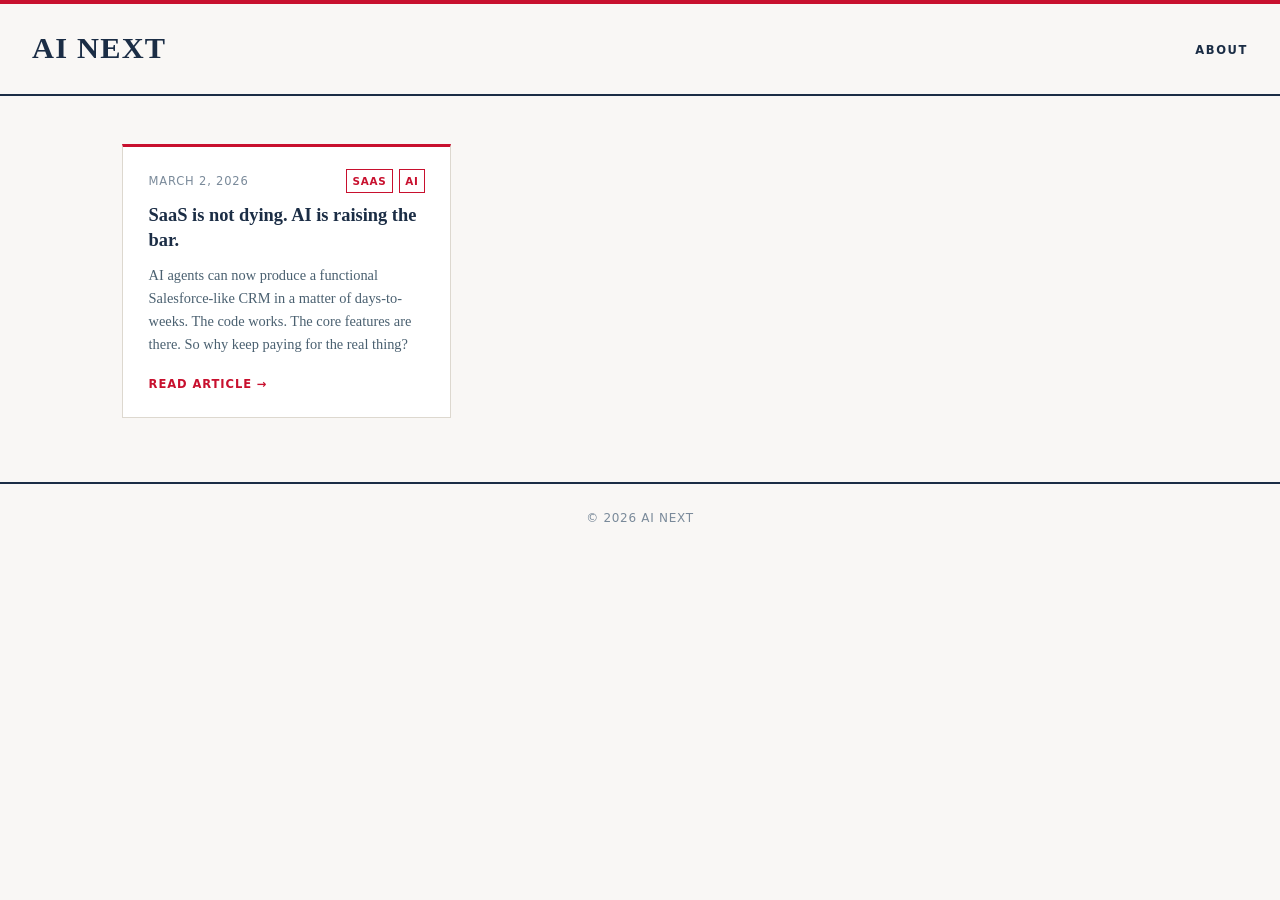
==== index.html @ c99e0033 "Add Buttondown email subscribe form to about page and article Replaces the about page placeholder wi" ====
<!DOCTYPE html>
<html lang="en">
<head>
  <meta charset="UTF-8" />
  <meta name="viewport" content="width=device-width, initial-scale=1.0" />
  <title>AI Next</title>
  <link rel="stylesheet" href="style.css" />
</head>
<body>

  <header>
    <h1>AI Next</h1>
    <nav><a href="about.html">ABOUT</a></nav>
  </header>

  <main>

    <!-- ── Tile grid ─────────────────────────────────────────────
         To add a new article:
           1. Drop your .html file into articles/
           2. Copy one <li> block below and update href, date, title, blurb
    ─────────────────────────────────────────────────────────── -->

    <ul class="tile-grid">

      <li>
        <a href="articles/SaaS030226.html">
          <div class="tile-top">
            <div class="meta">March 2, 2026</div>
            <div class="tags">
              <span class="tag">SaaS</span>
              <span class="tag">AI</span>
            </div>
          </div>
          <h2>SaaS is not dying. AI is raising the bar.</h2>
          <p>AI agents can now produce a functional Salesforce-like CRM in a matter of days-to-weeks. The code works. The core features are there. So why keep paying for the real thing?</p>
          <span class="read-more">Read article &rarr;</span>
        </a>
      </li>

    </ul>

  </main>

  <footer>
    &copy; 2026 AI Next
  </footer>

</body>
</html>
---- style.css ----
* {
  box-sizing: border-box;
  margin: 0;
  padding: 0;
}

body {
  font-family: Georgia, 'Times New Roman', serif;
  background: #f9f7f5;
  color: #1b2d45;
  line-height: 1.7;
}

/* ── Header ── */
header {
  border-top: 4px solid #c8102e;
  border-bottom: 2px solid #1b2d45;
  padding: 1.2rem 2rem;
  display: flex;
  align-items: center;
  justify-content: space-between;
}

header h1 {
  font-size: 1.9rem;
  font-weight: 700;
  letter-spacing: 0.04em;
  text-transform: uppercase;
  color: #1b2d45;
}

header nav a {
  text-decoration: none;
  color: #1b2d45;
  font-family: system-ui, sans-serif;
  font-size: 0.72rem;
  font-weight: 600;
  letter-spacing: 0.14em;
  text-transform: uppercase;
}

header nav a:hover {
  color: #c8102e;
}

/* ── Main layout ── */
main {
  max-width: 1100px;
  margin: 3rem auto;
  padding: 0 2rem;
}

/* ── Index: tile grid ── */
.tile-grid {
  list-style: none;
  display: grid;
  grid-template-columns: repeat(auto-fill, minmax(280px, 1fr));
  gap: 1.5rem;
}

.tile-grid li a {
  display: flex;
  flex-direction: column;
  height: 100%;
  text-decoration: none;
  color: inherit;
  background: #fff;
  border: 1px solid #ddd8cf;
  border-top: 3px solid #c8102e;
  padding: 1.4rem 1.6rem;
  transition: box-shadow 0.15s ease;
}

.tile-grid li a:hover {
  box-shadow: 0 4px 20px rgba(27, 45, 69, 0.1);
}

.tile-top {
  display: flex;
  justify-content: space-between;
  align-items: center;
  margin-bottom: 0.6rem;
}

.tile-grid .meta {
  font-family: system-ui, sans-serif;
  font-size: 0.72rem;
  color: #7a8a9a;
  text-transform: uppercase;
  letter-spacing: 0.07em;
}

.tile-grid h2 {
  font-size: 1.15rem;
  line-height: 1.35;
  margin-bottom: 0.7rem;
  color: #1b2d45;
}

.tile-grid p {
  color: #4a6070;
  font-size: 0.9rem;
  line-height: 1.6;
  flex-grow: 1;
}

.tile-grid .read-more {
  display: inline-block;
  margin-top: 1.2rem;
  font-family: system-ui, sans-serif;
  font-size: 0.72rem;
  font-weight: 600;
  letter-spacing: 0.08em;
  text-transform: uppercase;
  color: #c8102e;
}

/* ── Tags ── */
.tags {
  display: flex;
  flex-wrap: wrap;
  gap: 0.4rem;
}

.tag {
  font-family: system-ui, sans-serif;
  font-size: 0.65rem;
  font-weight: 700;
  text-transform: uppercase;
  letter-spacing: 0.07em;
  padding: 0.2em 0.5em;
  border: 1px solid #c8102e;
  color: #c8102e;
}

/* ── Article page ── */
article {
  max-width: 680px;
}

article .meta {
  font-family: system-ui, sans-serif;
  font-size: 0.8rem;
  color: #7a8a9a;
  text-transform: uppercase;
  letter-spacing: 0.05em;
  margin-bottom: 0.8rem;
}

article h1 {
  font-size: 2rem;
  line-height: 1.25;
  margin-bottom: 1.5rem;
  color: #1b2d45;
}

article h2 {
  font-size: 1.3rem;
  margin: 2rem 0 0.6rem;
  color: #1b2d45;
}

article p {
  margin-bottom: 1.2rem;
}

article a {
  color: #1b2d45;
}

article blockquote {
  border-left: 3px solid #c8102e;
  margin: 1.5rem 0;
  padding: 0.2rem 1.2rem;
  color: #4a6070;
  font-style: italic;
}

article code {
  font-family: 'Courier New', monospace;
  background: #edeae3;
  padding: 0.1em 0.3em;
  font-size: 0.88em;
}

article pre {
  background: #edeae3;
  padding: 1rem 1.2rem;
  overflow-x: auto;
  margin-bottom: 1.2rem;
}

article pre code {
  background: none;
  padding: 0;
}

.back-link {
  display: inline-block;
  font-family: system-ui, sans-serif;
  font-size: 0.72rem;
  font-weight: 600;
  letter-spacing: 0.1em;
  text-transform: uppercase;
  color: #7a8a9a;
  text-decoration: none;
  margin-bottom: 2rem;
}

.back-link:hover {
  color: #c8102e;
}

/* ── About page ── */
.about-section {
  max-width: 580px;
}

.about-tagline {
  font-size: 1.6rem;
  line-height: 1.35;
  font-weight: 700;
  color: #1b2d45;
  margin-bottom: 0.6rem;
}

.about-sub {
  font-size: 1rem;
  color: #4a6070;
  margin-bottom: 2.5rem;
}

.subscribe-block {
  border-top: 3px solid #c8102e;
  padding-top: 1.8rem;
}

.subscribe-label {
  font-family: system-ui, sans-serif;
  font-size: 0.72rem;
  font-weight: 700;
  letter-spacing: 0.12em;
  text-transform: uppercase;
  color: #7a8a9a;
  margin-bottom: 0.8rem;
}

.subscribe-form {
  display: flex;
  gap: 0.5rem;
  flex-wrap: wrap;
}

.subscribe-form input[type="email"] {
  flex: 1 1 220px;
  padding: 0.6rem 0.9rem;
  border: 1px solid #ddd8cf;
  font-family: system-ui, sans-serif;
  font-size: 0.9rem;
  color: #1b2d45;
  background: #fff;
  outline: none;
}

.subscribe-form input[type="email"]:focus {
  border-color: #1b2d45;
}

.subscribe-form button {
  padding: 0.6rem 1.4rem;
  background: #c8102e;
  color: #fff;
  border: none;
  font-family: system-ui, sans-serif;
  font-size: 0.72rem;
  font-weight: 700;
  letter-spacing: 0.1em;
  text-transform: uppercase;
  cursor: pointer;
  transition: background 0.15s ease;
}

.subscribe-form button:hover {
  background: #a30d25;
}

.subscribe-note {
  font-family: system-ui, sans-serif;
  font-size: 0.72rem;
  color: #aaa;
  margin-top: 0.6rem;
}

/* ── Footer ── */
footer {
  border-top: 2px solid #1b2d45;
  padding: 1.5rem 2rem;
  text-align: center;
  font-family: system-ui, sans-serif;
  font-size: 0.75rem;
  letter-spacing: 0.06em;
  text-transform: uppercase;
  color: #7a8a9a;
  margin-top: 4rem;
}
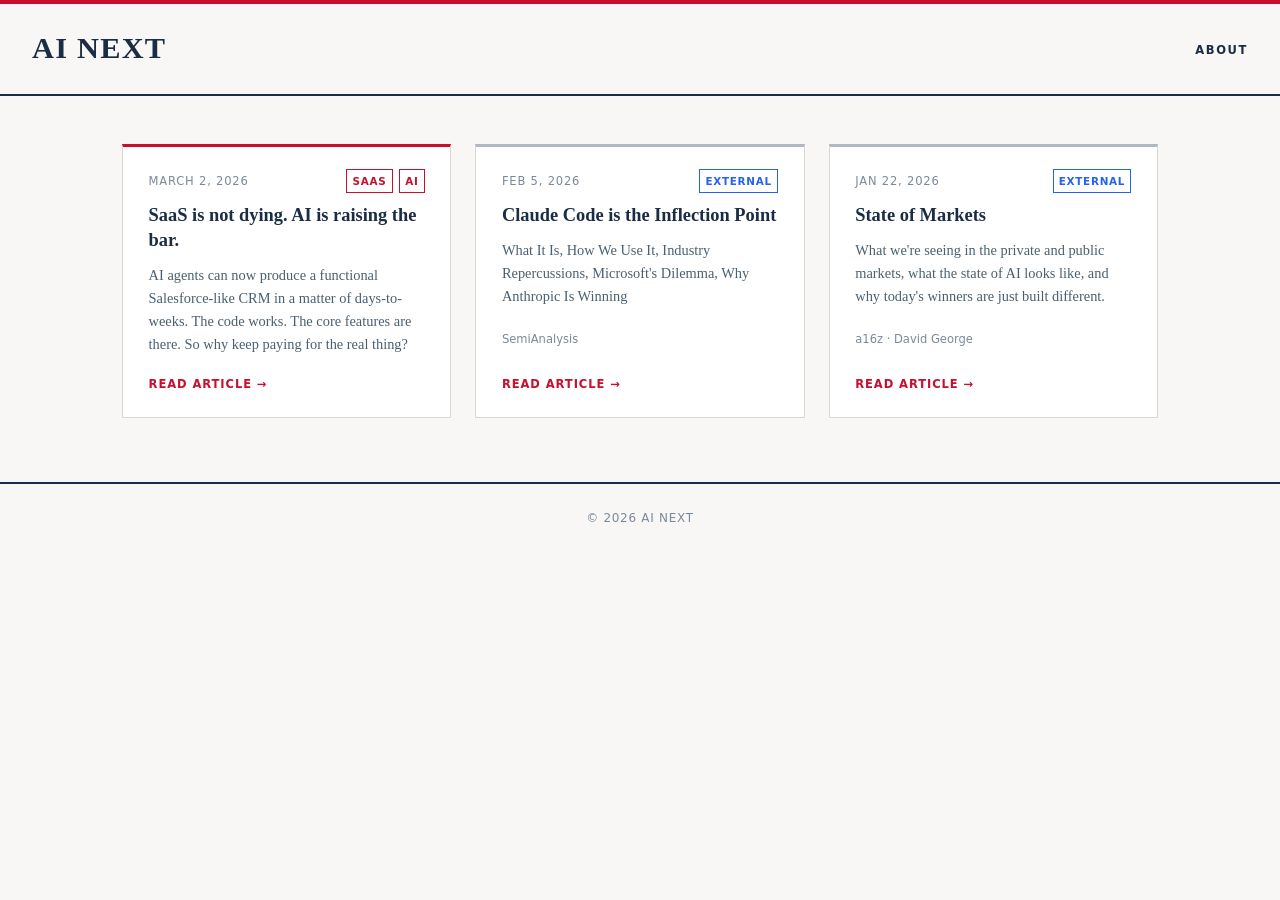
==== commit 4a76262c: "Add external article tiles with gray top bar and source attribution Adds SemiAnalysis and a16z exter" ====
--- a/index.html
+++ b/index.html
@@ -38,6 +38,36 @@
         </a>
       </li>
 
+      <li>
+        <a class="tile-external" href="https://newsletter.semianalysis.com/p/claude-code-is-the-inflection-point" target="_blank" rel="noopener">
+          <div class="tile-top">
+            <div class="meta">Feb 5, 2026</div>
+            <div class="tags">
+              <span class="tag tag-external">External</span>
+            </div>
+          </div>
+          <h2>Claude Code is the Inflection Point</h2>
+          <p>What It Is, How We Use It, Industry Repercussions, Microsoft's Dilemma, Why Anthropic Is Winning</p>
+          <div class="tile-source">SemiAnalysis</div>
+          <span class="read-more">Read article &rarr;</span>
+        </a>
+      </li>
+
+      <li>
+        <a class="tile-external" href="https://docs.google.com/presentation/d/e/2PACX-1vQXsMMv5ZCWm77za7oXJcz1X-Th5Mz15g5nYBxbUjnomStVcjn8lXPjE5LzAlvc_hg4yHKgwASWLo5a/pub?start=false&loop=false&delayms=3000&slide=id.g3b6e2578ab2_8_4858" target="_blank" rel="noopener">
+          <div class="tile-top">
+            <div class="meta">Jan 22, 2026</div>
+            <div class="tags">
+              <span class="tag tag-external">External</span>
+            </div>
+          </div>
+          <h2>State of Markets</h2>
+          <p>What we're seeing in the private and public markets, what the state of AI looks like, and why today's winners are just built different.</p>
+          <div class="tile-source">a16z &middot; David George</div>
+          <span class="read-more">Read article &rarr;</span>
+        </a>
+      </li>
+
     </ul>
 
   </main>
--- a/style.css
+++ b/style.css
@@ -75,6 +75,10 @@
   box-shadow: 0 4px 20px rgba(27, 45, 69, 0.1);
 }
 
+.tile-grid li a.tile-external {
+  border-top-color: #b0b8c1;
+}
+
 .tile-top {
   display: flex;
   justify-content: space-between;
@@ -131,6 +135,19 @@
   padding: 0.2em 0.5em;
   border: 1px solid #c8102e;
   color: #c8102e;
+}
+
+.tag-external {
+  border-color: #2563eb;
+  color: #2563eb;
+}
+
+.tile-source {
+  font-family: system-ui, sans-serif;
+  font-size: 0.72rem;
+  color: #7a8a9a;
+  margin-top: 0.3rem;
+  margin-bottom: 0.4rem;
 }
 
 /* ── Article page ── */
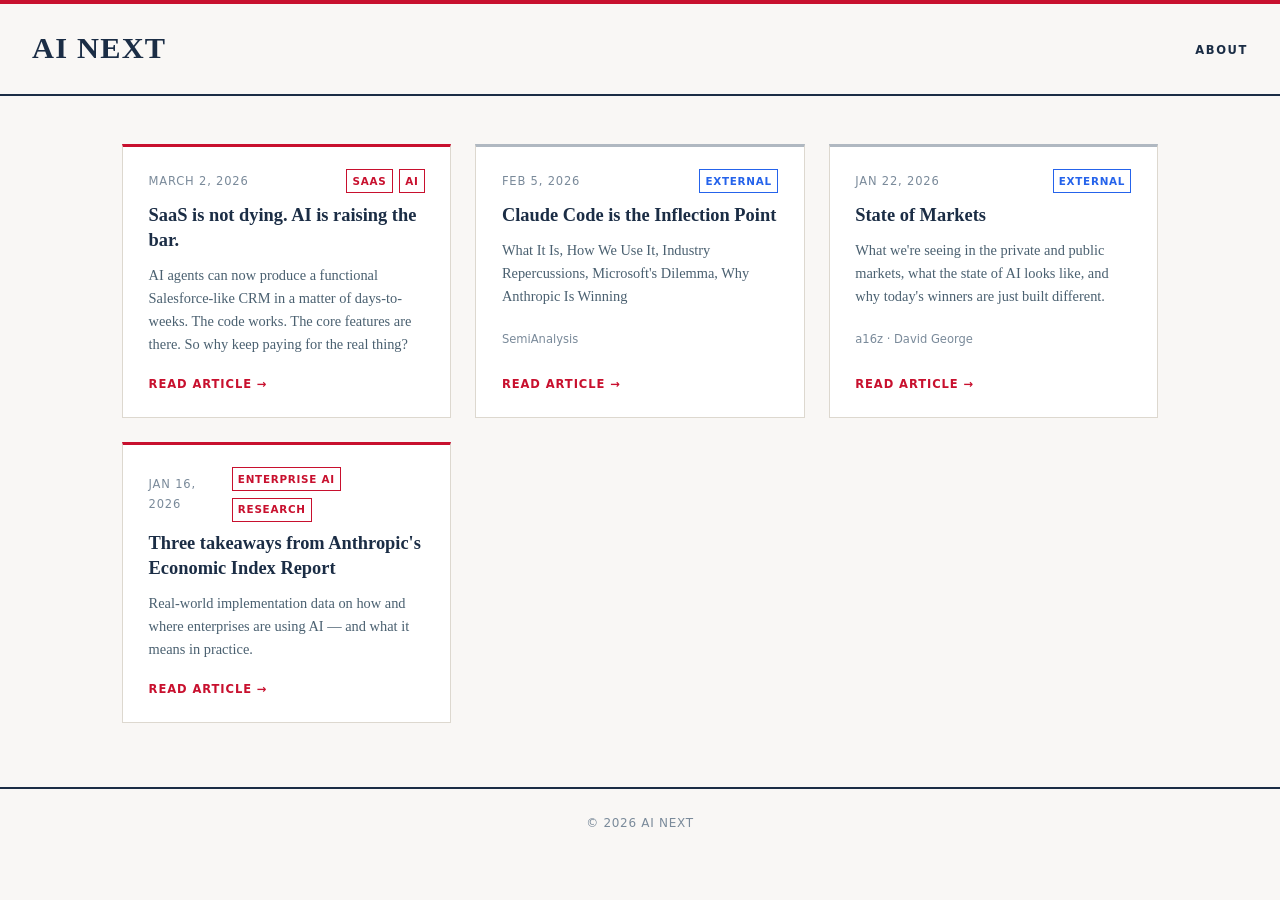
==== commit 85edf6c3: "Add Anthropic Economic Index article to home page Co-Authored-By: Claude Sonnet 4.6 <noreply@anthrop" ====
--- a/index.html
+++ b/index.html
@@ -68,6 +68,21 @@
         </a>
       </li>
 
+      <li>
+        <a href="articles/Anthropic_Usage_Report_011626.html">
+          <div class="tile-top">
+            <div class="meta">Jan 16, 2026</div>
+            <div class="tags">
+              <span class="tag">Enterprise AI</span>
+              <span class="tag">Research</span>
+            </div>
+          </div>
+          <h2>Three takeaways from Anthropic's Economic Index Report</h2>
+          <p>Real-world implementation data on how and where enterprises are using AI — and what it means in practice.</p>
+          <span class="read-more">Read article &rarr;</span>
+        </a>
+      </li>
+
     </ul>
 
   </main>
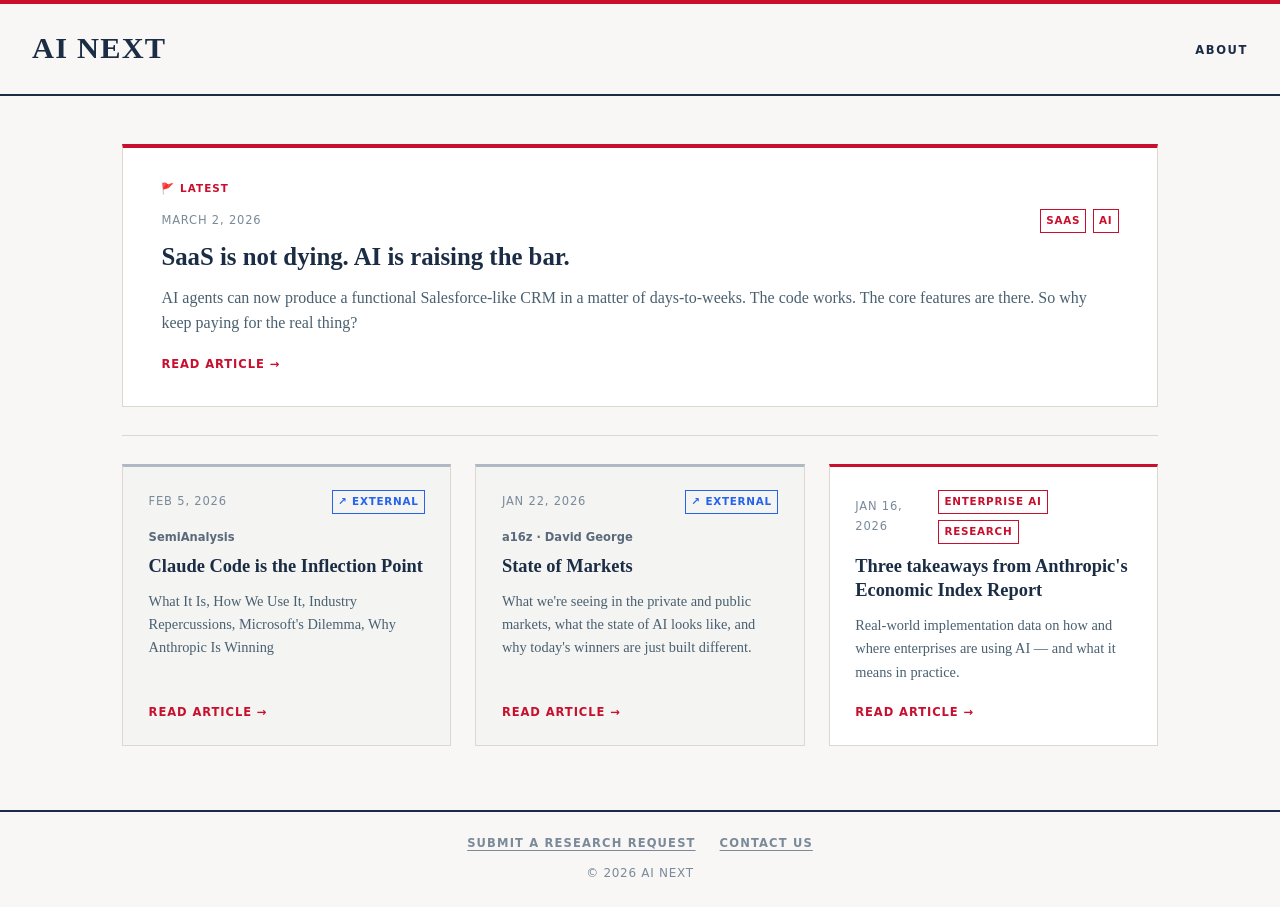
==== commit dff9c17c: "Standardize header/footer via shared components.js, add homepage and about page polish - Extract hea" ====
--- a/index.html
+++ b/index.html
@@ -8,10 +8,7 @@
 </head>
 <body>
 
-  <header>
-    <h1>AI Next</h1>
-    <nav><a href="about.html">ABOUT</a></nav>
-  </header>
+  <div id="site-header"></div>
 
   <main>
 
@@ -19,12 +16,14 @@
          To add a new article:
            1. Drop your .html file into articles/
            2. Copy one <li> block below and update href, date, title, blurb
+         When a new original article is added, move the "featured" class to that newest <li>
     ─────────────────────────────────────────────────────────── -->
 
     <ul class="tile-grid">
 
-      <li>
+      <li class="featured">
         <a href="articles/SaaS030226.html">
+          <span class="latest-flag">🚩 Latest</span>
           <div class="tile-top">
             <div class="meta">March 2, 2026</div>
             <div class="tags">
@@ -38,17 +37,19 @@
         </a>
       </li>
 
+      <li class="grid-divider" aria-hidden="true"></li>
+
       <li>
         <a class="tile-external" href="https://newsletter.semianalysis.com/p/claude-code-is-the-inflection-point" target="_blank" rel="noopener">
           <div class="tile-top">
             <div class="meta">Feb 5, 2026</div>
             <div class="tags">
-              <span class="tag tag-external">External</span>
+              <span class="tag tag-external">↗ External</span>
             </div>
           </div>
+          <div class="tile-source">SemiAnalysis</div>
           <h2>Claude Code is the Inflection Point</h2>
           <p>What It Is, How We Use It, Industry Repercussions, Microsoft's Dilemma, Why Anthropic Is Winning</p>
-          <div class="tile-source">SemiAnalysis</div>
           <span class="read-more">Read article &rarr;</span>
         </a>
       </li>
@@ -58,12 +59,12 @@
           <div class="tile-top">
             <div class="meta">Jan 22, 2026</div>
             <div class="tags">
-              <span class="tag tag-external">External</span>
+              <span class="tag tag-external">↗ External</span>
             </div>
           </div>
+          <div class="tile-source">a16z &middot; David George</div>
           <h2>State of Markets</h2>
           <p>What we're seeing in the private and public markets, what the state of AI looks like, and why today's winners are just built different.</p>
-          <div class="tile-source">a16z &middot; David George</div>
           <span class="read-more">Read article &rarr;</span>
         </a>
       </li>
@@ -87,9 +88,8 @@
 
   </main>
 
-  <footer>
-    &copy; 2026 AI Next
-  </footer>
+  <div id="site-footer"></div>
+  <script src="components.js"></script>
 
 </body>
 </html>
--- a/style.css
+++ b/style.css
@@ -9,38 +9,6 @@
   background: #f9f7f5;
   color: #1b2d45;
   line-height: 1.7;
-}
-
-/* ── Header ── */
-header {
-  border-top: 4px solid #c8102e;
-  border-bottom: 2px solid #1b2d45;
-  padding: 1.2rem 2rem;
-  display: flex;
-  align-items: center;
-  justify-content: space-between;
-}
-
-header h1 {
-  font-size: 1.9rem;
-  font-weight: 700;
-  letter-spacing: 0.04em;
-  text-transform: uppercase;
-  color: #1b2d45;
-}
-
-header nav a {
-  text-decoration: none;
-  color: #1b2d45;
-  font-family: system-ui, sans-serif;
-  font-size: 0.72rem;
-  font-weight: 600;
-  letter-spacing: 0.14em;
-  text-transform: uppercase;
-}
-
-header nav a:hover {
-  color: #c8102e;
 }
 
 /* ── Main layout ── */
@@ -77,6 +45,7 @@
 
 .tile-grid li a.tile-external {
   border-top-color: #b0b8c1;
+  background: #f4f4f2;
 }
 
 .tile-top {
@@ -145,7 +114,8 @@
 .tile-source {
   font-family: system-ui, sans-serif;
   font-size: 0.72rem;
-  color: #7a8a9a;
+  font-weight: 600;
+  color: #5a6a7a;
   margin-top: 0.3rem;
   margin-bottom: 0.4rem;
 }
@@ -229,6 +199,54 @@
 }
 
 /* ── About page ── */
+.about-layout {
+  display: grid;
+  grid-template-columns: 1fr 1fr;
+  gap: 4rem;
+  align-items: center;
+}
+
+@media (max-width: 700px) {
+  .about-layout {
+    grid-template-columns: 1fr;
+    gap: 2.5rem;
+  }
+}
+
+.about-heading {
+  font-size: 2rem;
+  font-weight: 700;
+  color: #1b2d45;
+  margin-bottom: 1.4rem;
+}
+
+.about-body {
+  font-size: 1.15rem;
+  line-height: 1.7;
+  color: #4a6070;
+  margin-bottom: 1.1rem;
+}
+
+.about-right {
+  border-top: 3px solid #c8102e;
+  padding-top: 1rem;
+}
+.about-right .subscribe-label {
+  font-size: 1rem;
+  letter-spacing: 0.08em;
+}
+.about-right .subscribe-form input[type="email"] {
+  font-size: 1.2rem;
+  padding: 0.75rem 1rem;
+}
+.about-right .subscribe-form button {
+  font-size: 1rem;
+  padding: 0.75rem 1.6rem;
+}
+.about-right .subscribe-note {
+  font-size: 0.9rem;
+}
+
 .about-section {
   max-width: 580px;
 }
@@ -308,15 +326,45 @@
   margin-top: 0.6rem;
 }
 
-/* ── Footer ── */
-footer {
-  border-top: 2px solid #1b2d45;
-  padding: 1.5rem 2rem;
-  text-align: center;
-  font-family: system-ui, sans-serif;
-  font-size: 0.75rem;
-  letter-spacing: 0.06em;
-  text-transform: uppercase;
-  color: #7a8a9a;
-  margin-top: 4rem;
-}
+/* ── Featured / Latest card ── */
+.tile-grid li.featured {
+  grid-column: 1 / -1;
+}
+.tile-grid li.featured a {
+  padding: 2rem 2.4rem;
+  border-top-width: 4px;
+}
+.tile-grid li.featured h2 {
+  font-size: 1.55rem;
+  line-height: 1.25;
+}
+.tile-grid li.featured p {
+  font-size: 1rem;
+}
+.latest-flag {
+  display: inline-block;
+  font-family: system-ui, sans-serif;
+  font-size: 0.65rem;
+  font-weight: 700;
+  letter-spacing: 0.1em;
+  text-transform: uppercase;
+  color: #c8102e;
+  margin-bottom: 0.7rem;
+}
+
+/* ── Grid divider ── */
+.tile-grid li.grid-divider {
+  grid-column: 1 / -1;
+  border-top: 1px solid #ddd8cf;
+  margin: 0.25rem 0;
+}
+
+/* ── Site description ── */
+.site-description {
+  font-family: system-ui, sans-serif;
+  font-size: 0.9rem;
+  color: #666;
+  margin-bottom: 2rem;
+  max-width: 640px;
+}
+
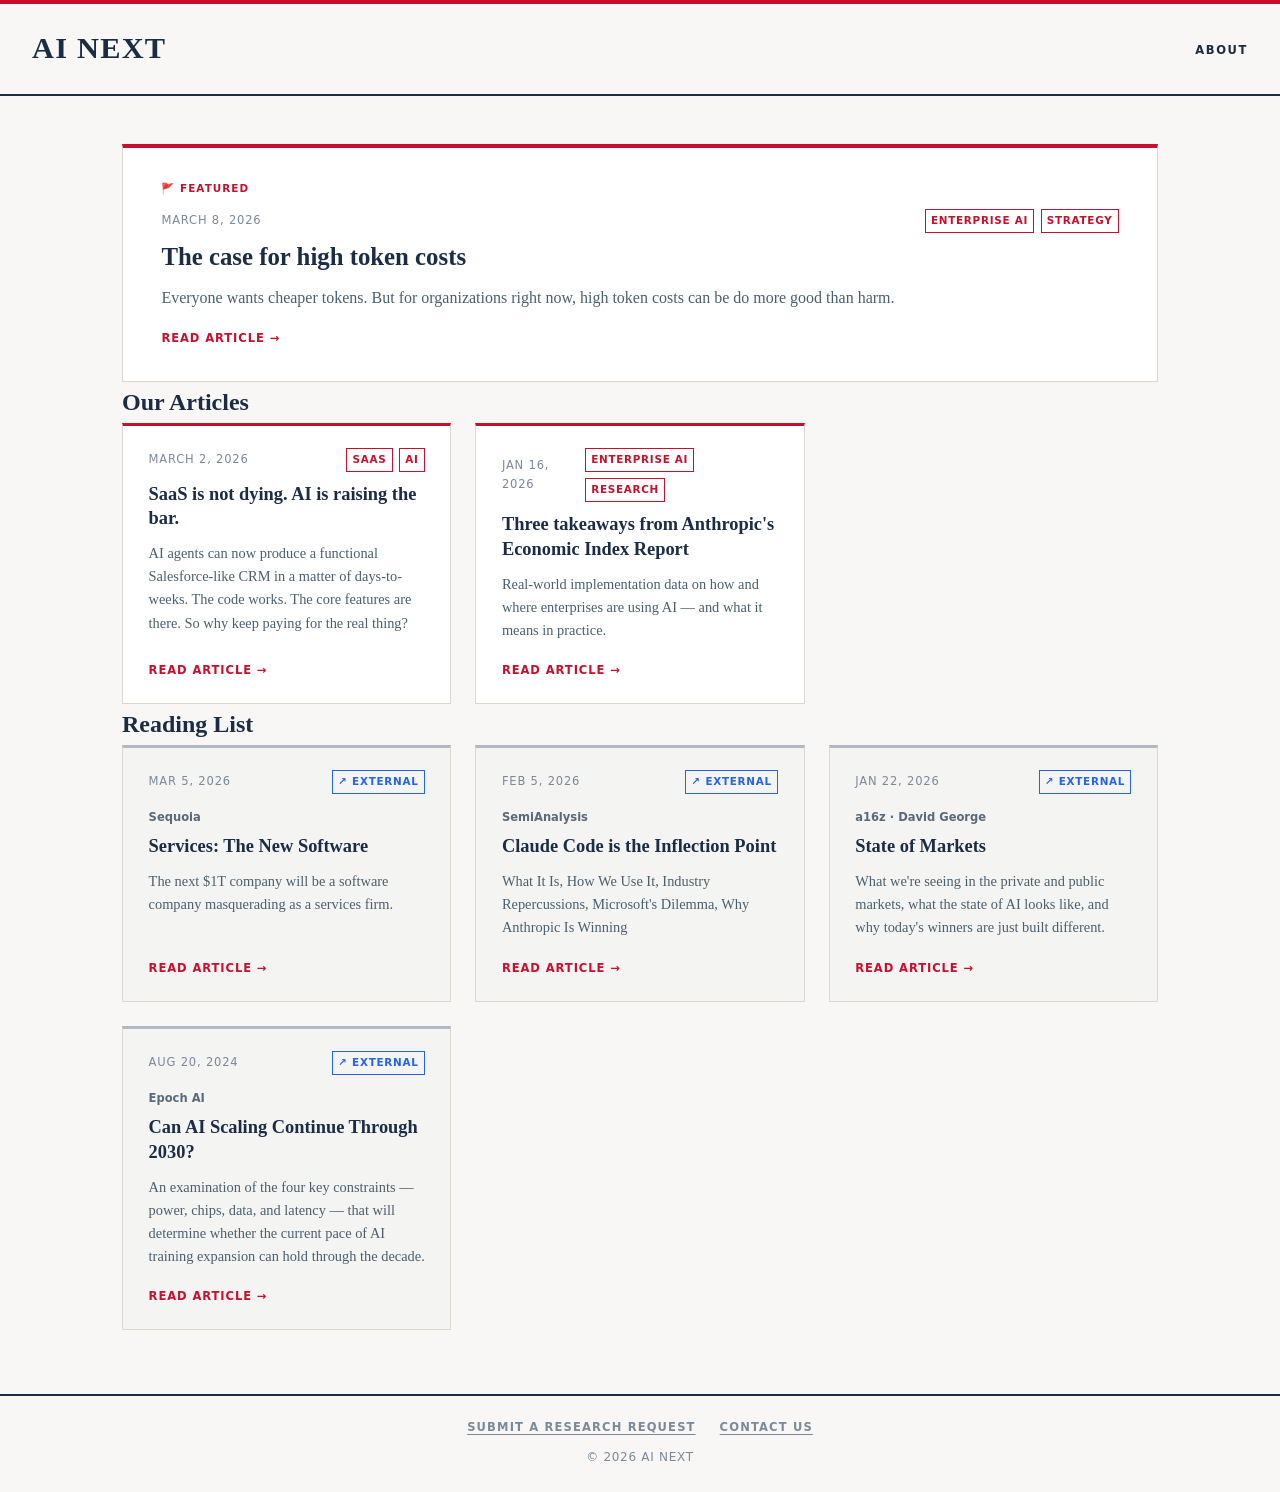
==== commit 73d8f68c: "Add homepage sections, new articles, and content updates - Segment homepage into Featured, Our Artic" ====
--- a/index.html
+++ b/index.html
@@ -12,18 +12,37 @@
 
   <main>
 
-    <!-- ── Tile grid ─────────────────────────────────────────────
-         To add a new article:
-           1. Drop your .html file into articles/
-           2. Copy one <li> block below and update href, date, title, blurb
+    <!-- ── Featured ───────────────────────────────────────────────
          When a new original article is added, move the "featured" class to that newest <li>
     ─────────────────────────────────────────────────────────── -->
 
     <ul class="tile-grid">
+      <li class="featured">
+        <a href="articles/TokenCosts030826.html">
+          <span class="latest-flag">🚩 Featured</span>
+          <div class="tile-top">
+            <div class="meta">March 8, 2026</div>
+            <div class="tags">
+              <span class="tag">Enterprise AI</span>
+              <span class="tag">Strategy</span>
+            </div>
+          </div>
+          <h2>The case for high token costs</h2>
+          <p>Everyone wants cheaper tokens. But for organizations right now, high token costs can be do more good than harm.</p>
+          <span class="read-more">Read article &rarr;</span>
+        </a>
+      </li>
+    </ul>
 
-      <li class="featured">
+    <!-- ── Our Articles ────────────────────────────────────────────
+         To add a new article: drop .html into articles/, copy an <li> below
+    ─────────────────────────────────────────────────────────── -->
+
+    <h2 class="section-label">Our Articles</h2>
+    <ul class="tile-grid">
+
+      <li>
         <a href="articles/SaaS030226.html">
-          <span class="latest-flag">🚩 Latest</span>
           <div class="tile-top">
             <div class="meta">March 2, 2026</div>
             <div class="tags">
@@ -37,7 +56,44 @@
         </a>
       </li>
 
-      <li class="grid-divider" aria-hidden="true"></li>
+      <li>
+        <a href="articles/Anthropic_Usage_Report_011626.html">
+          <div class="tile-top">
+            <div class="meta">Jan 16, 2026</div>
+            <div class="tags">
+              <span class="tag">Enterprise AI</span>
+              <span class="tag">Research</span>
+            </div>
+          </div>
+          <h2>Three takeaways from Anthropic's Economic Index Report</h2>
+          <p>Real-world implementation data on how and where enterprises are using AI — and what it means in practice.</p>
+          <span class="read-more">Read article &rarr;</span>
+        </a>
+      </li>
+
+    </ul>
+
+    <!-- ── Reading List ────────────────────────────────────────────
+         External articles worth reading
+    ─────────────────────────────────────────────────────────── -->
+
+    <h2 class="section-label">Reading List</h2>
+    <ul class="tile-grid">
+
+      <li>
+        <a class="tile-external" href="https://sequoiacap.com/article/services-the-new-software/" target="_blank" rel="noopener">
+          <div class="tile-top">
+            <div class="meta">Mar 5, 2026</div>
+            <div class="tags">
+              <span class="tag tag-external">↗ External</span>
+            </div>
+          </div>
+          <div class="tile-source">Sequoia</div>
+          <h2>Services: The New Software</h2>
+          <p>The next $1T company will be a software company masquerading as a services firm.</p>
+          <span class="read-more">Read article &rarr;</span>
+        </a>
+      </li>
 
       <li>
         <a class="tile-external" href="https://newsletter.semianalysis.com/p/claude-code-is-the-inflection-point" target="_blank" rel="noopener">
@@ -70,16 +126,16 @@
       </li>
 
       <li>
-        <a href="articles/Anthropic_Usage_Report_011626.html">
+        <a class="tile-external" href="https://epoch.ai/blog/can-ai-scaling-continue-through-2030" target="_blank" rel="noopener">
           <div class="tile-top">
-            <div class="meta">Jan 16, 2026</div>
+            <div class="meta">Aug 20, 2024</div>
             <div class="tags">
-              <span class="tag">Enterprise AI</span>
-              <span class="tag">Research</span>
+              <span class="tag tag-external">↗ External</span>
             </div>
           </div>
-          <h2>Three takeaways from Anthropic's Economic Index Report</h2>
-          <p>Real-world implementation data on how and where enterprises are using AI — and what it means in practice.</p>
+          <div class="tile-source">Epoch AI</div>
+          <h2>Can AI Scaling Continue Through 2030?</h2>
+          <p>An examination of the four key constraints — power, chips, data, and latency — that will determine whether the current pace of AI training expansion can hold through the decade.</p>
           <span class="read-more">Read article &rarr;</span>
         </a>
       </li>
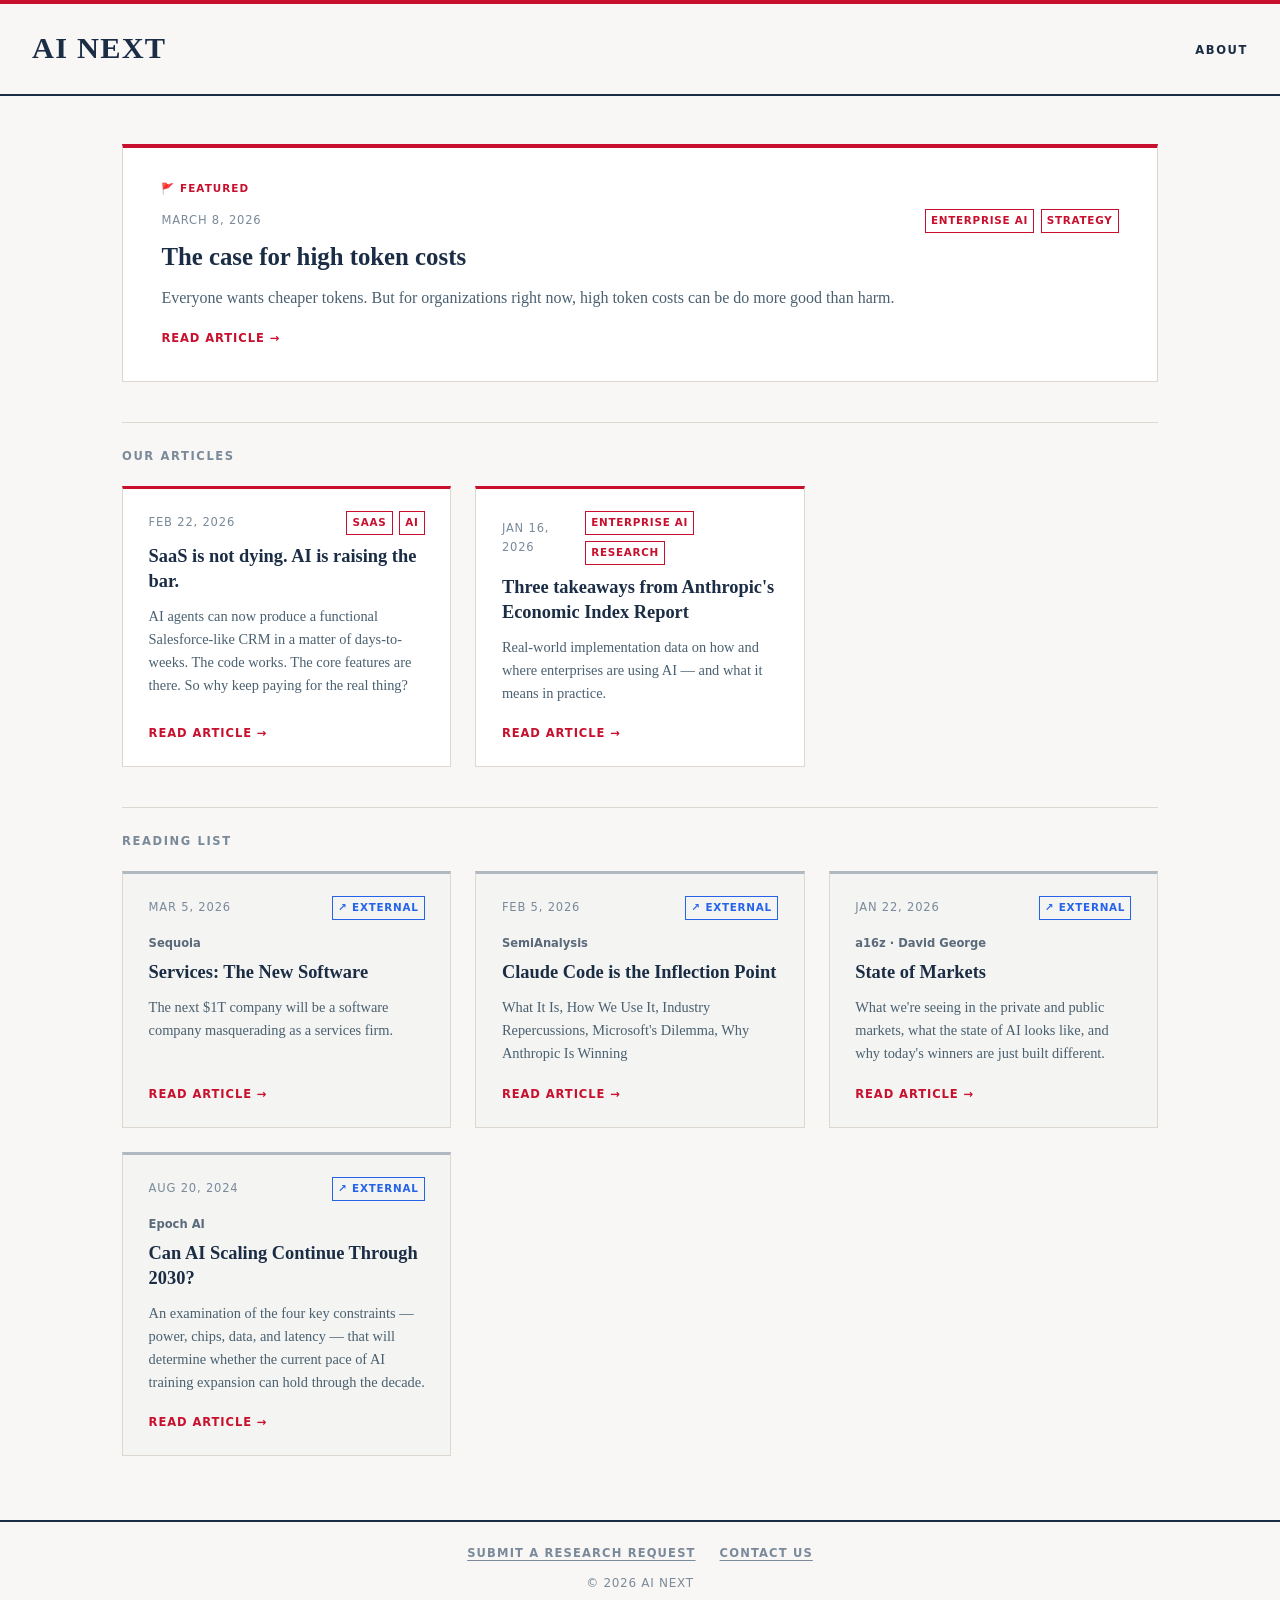
==== commit c8baccd6: "Rename article files to descriptive URL slugs - SaaS030226.html → saas-is-not-dying.html - Anthropic" ====
--- a/index.html
+++ b/index.html
@@ -18,7 +18,7 @@
 
     <ul class="tile-grid">
       <li class="featured">
-        <a href="articles/TokenCosts030826.html">
+        <a href="articles/case-for-high-token-costs.html">
           <span class="latest-flag">🚩 Featured</span>
           <div class="tile-top">
             <div class="meta">March 8, 2026</div>
@@ -42,9 +42,9 @@
     <ul class="tile-grid">
 
       <li>
-        <a href="articles/SaaS030226.html">
+        <a href="articles/saas-is-not-dying.html">
           <div class="tile-top">
-            <div class="meta">March 2, 2026</div>
+            <div class="meta">Feb 22, 2026</div>
             <div class="tags">
               <span class="tag">SaaS</span>
               <span class="tag">AI</span>
@@ -57,7 +57,7 @@
       </li>
 
       <li>
-        <a href="articles/Anthropic_Usage_Report_011626.html">
+        <a href="articles/anthropic-economic-index.html">
           <div class="tile-top">
             <div class="meta">Jan 16, 2026</div>
             <div class="tags">
--- a/style.css
+++ b/style.css
@@ -199,18 +199,8 @@
 }
 
 /* ── About page ── */
-.about-layout {
-  display: grid;
-  grid-template-columns: 1fr 1fr;
-  gap: 4rem;
-  align-items: center;
-}
-
-@media (max-width: 700px) {
-  .about-layout {
-    grid-template-columns: 1fr;
-    gap: 2.5rem;
-  }
+.about-content {
+  max-width: 640px;
 }
 
 .about-heading {
@@ -227,42 +217,43 @@
   margin-bottom: 1.1rem;
 }
 
-.about-right {
-  border-top: 3px solid #c8102e;
-  padding-top: 1rem;
-}
-.about-right .subscribe-label {
+.about-ctas {
+  display: flex;
+  gap: 1rem;
+  margin-top: 2rem;
+  flex-wrap: wrap;
+}
+
+.cta-btn {
+  display: inline-flex;
+  align-items: center;
+  gap: 0.5rem;
+  padding: 0.7rem 1.4rem;
+  border: 1.5px solid #1b2d45;
+  background: none;
+  font-family: system-ui, sans-serif;
+  font-size: 0.82rem;
+  font-weight: 600;
+  letter-spacing: 0.07em;
+  text-transform: uppercase;
+  color: #1b2d45;
+  cursor: pointer;
+  transition: background 0.15s ease, color 0.15s ease;
+}
+
+.cta-btn:hover {
+  background: #1b2d45;
+  color: #fff;
+}
+
+.cta-icon {
   font-size: 1rem;
-  letter-spacing: 0.08em;
-}
-.about-right .subscribe-form input[type="email"] {
-  font-size: 1.2rem;
-  padding: 0.75rem 1rem;
-}
-.about-right .subscribe-form button {
-  font-size: 1rem;
-  padding: 0.75rem 1.6rem;
-}
-.about-right .subscribe-note {
-  font-size: 0.9rem;
-}
-
-.about-section {
-  max-width: 580px;
-}
-
-.about-tagline {
-  font-size: 1.6rem;
-  line-height: 1.35;
-  font-weight: 700;
-  color: #1b2d45;
-  margin-bottom: 0.6rem;
-}
-
-.about-sub {
-  font-size: 1rem;
-  color: #4a6070;
-  margin-bottom: 2.5rem;
+}
+
+.about-subscribe {
+  border-top: 1px solid #ddd8cf;
+  margin-top: 3rem;
+  padding-top: 2rem;
 }
 
 .subscribe-block {
@@ -352,11 +343,19 @@
   margin-bottom: 0.7rem;
 }
 
-/* ── Grid divider ── */
-.tile-grid li.grid-divider {
-  grid-column: 1 / -1;
+
+/* ── Section labels ── */
+.section-label {
+  font-family: system-ui, sans-serif;
+  font-size: 0.72rem;
+  font-weight: 700;
+  letter-spacing: 0.14em;
+  text-transform: uppercase;
+  color: #7a8a9a;
   border-top: 1px solid #ddd8cf;
-  margin: 0.25rem 0;
+  padding-top: 1.5rem;
+  margin-top: 2.5rem;
+  margin-bottom: 1.2rem;
 }
 
 /* ── Site description ── */
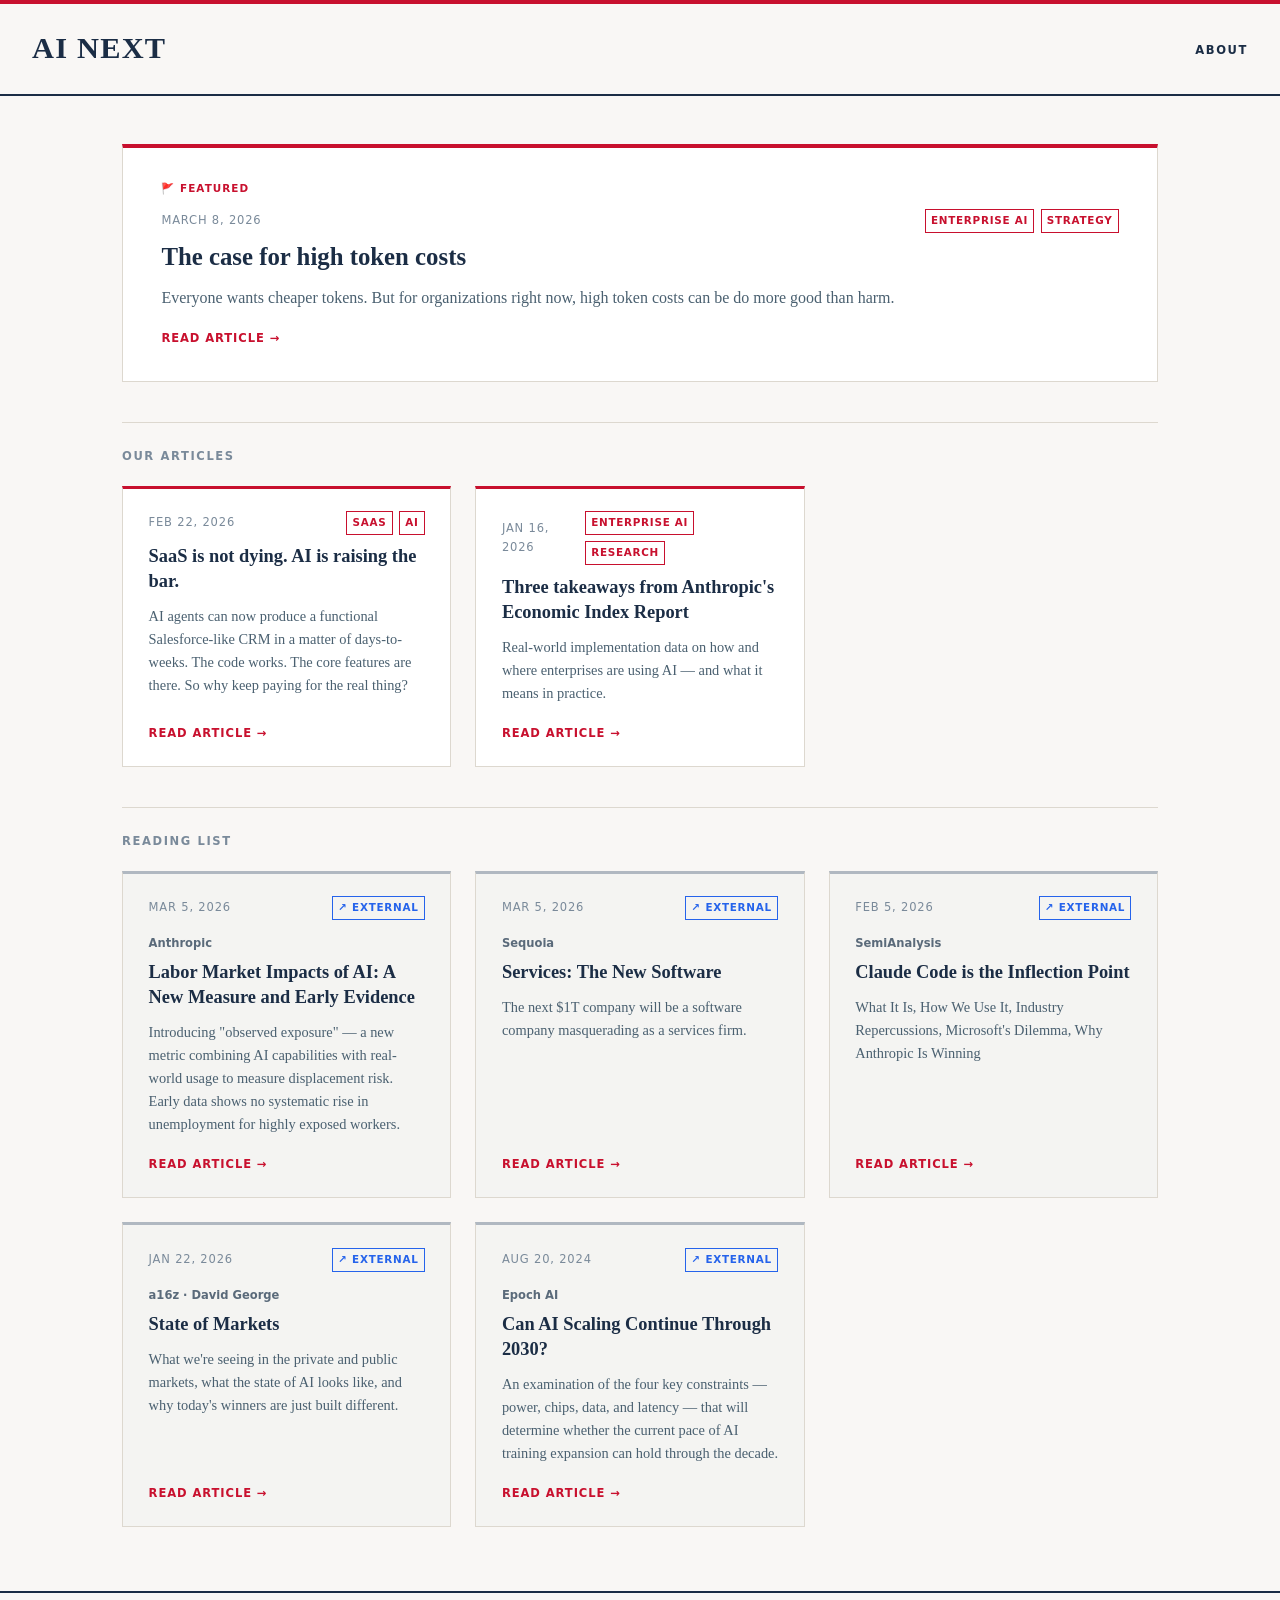
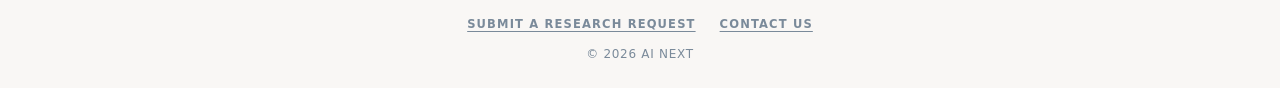
==== commit fe0e639f: "Add Anthropic labor market impacts article to Reading List Co-Authored-By: Claude Sonnet 4.6 <norepl" ====
--- a/index.html
+++ b/index.html
@@ -81,6 +81,21 @@
     <ul class="tile-grid">
 
       <li>
+        <a class="tile-external" href="https://www.anthropic.com/research/labor-market-impacts" target="_blank" rel="noopener">
+          <div class="tile-top">
+            <div class="meta">Mar 5, 2026</div>
+            <div class="tags">
+              <span class="tag tag-external">↗ External</span>
+            </div>
+          </div>
+          <div class="tile-source">Anthropic</div>
+          <h2>Labor Market Impacts of AI: A New Measure and Early Evidence</h2>
+          <p>Introducing "observed exposure" — a new metric combining AI capabilities with real-world usage to measure displacement risk. Early data shows no systematic rise in unemployment for highly exposed workers.</p>
+          <span class="read-more">Read article &rarr;</span>
+        </a>
+      </li>
+
+      <li>
         <a class="tile-external" href="https://sequoiacap.com/article/services-the-new-software/" target="_blank" rel="noopener">
           <div class="tile-top">
             <div class="meta">Mar 5, 2026</div>
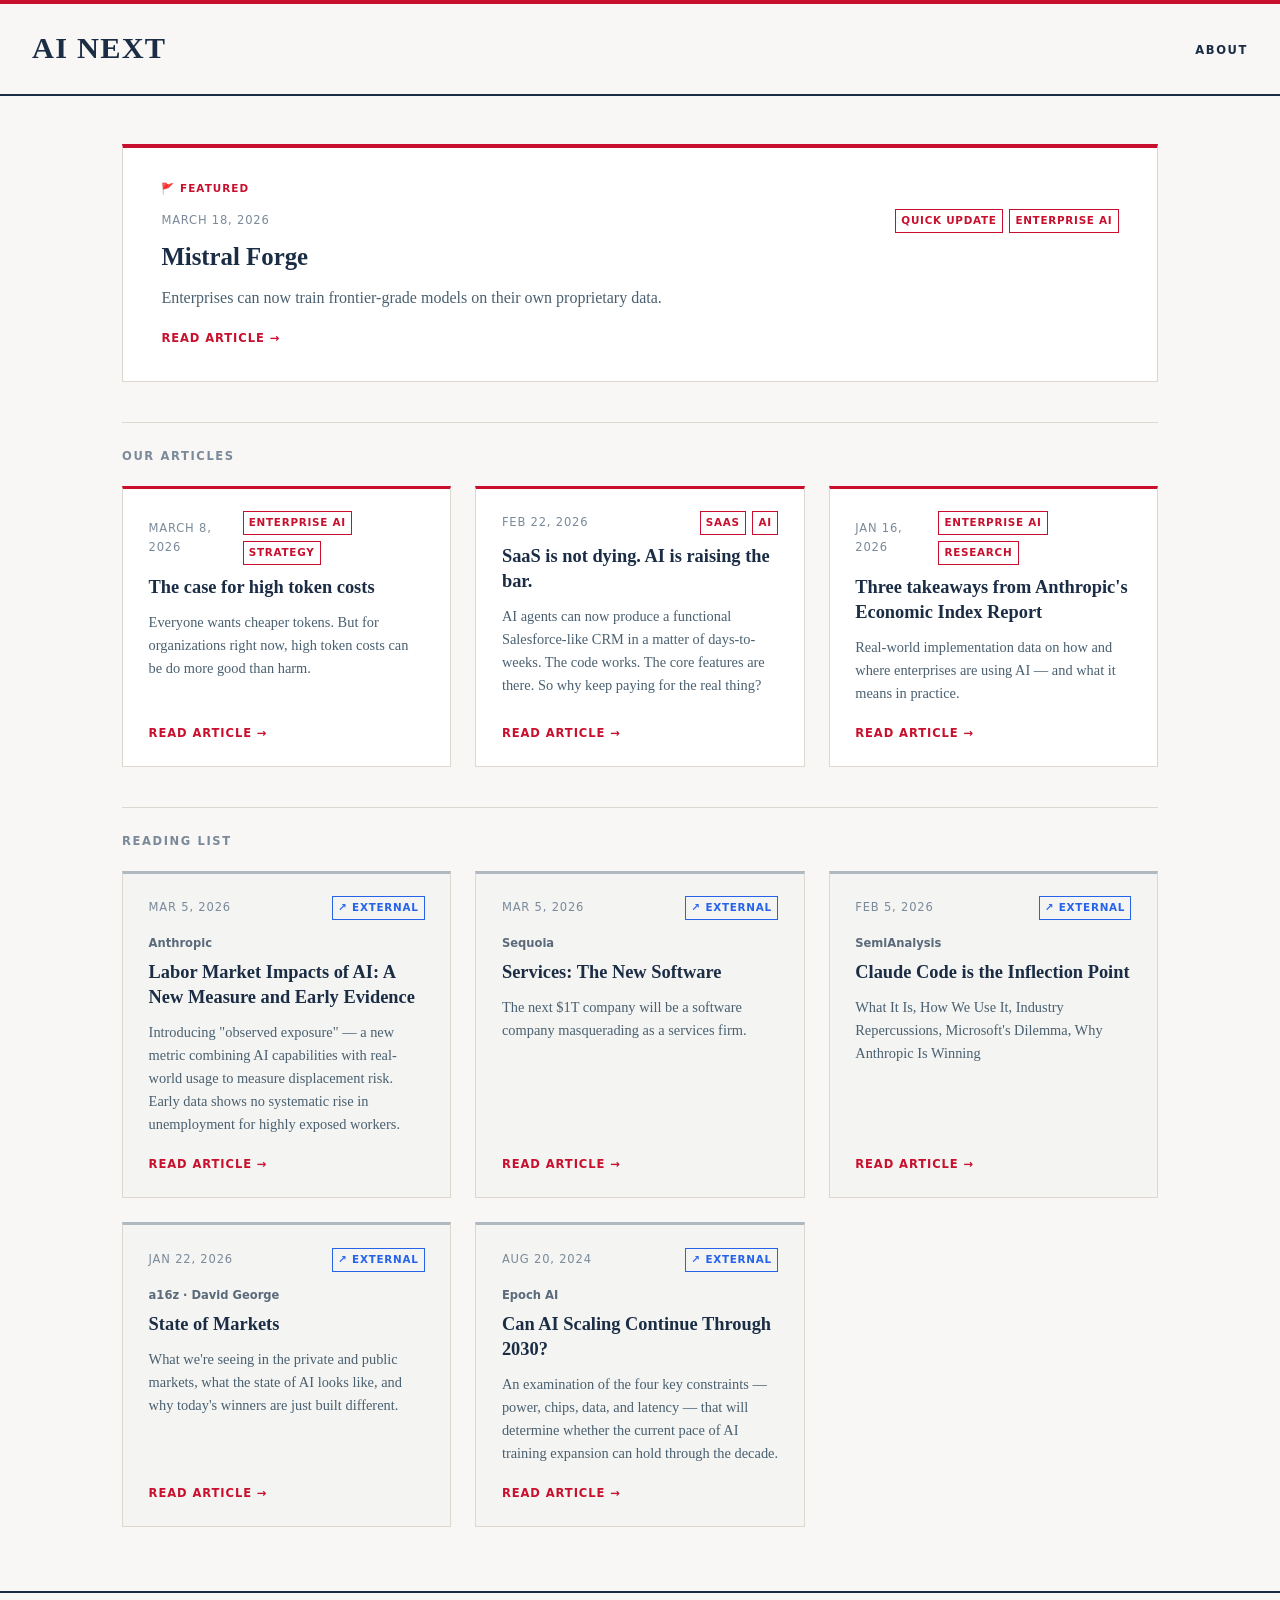
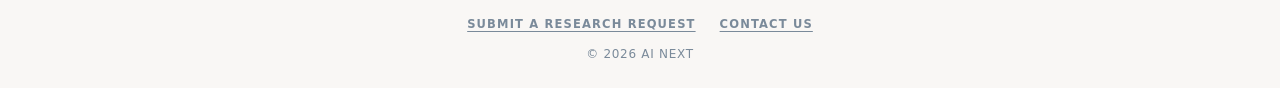
==== commit 00b81d3b: "Add Mistral Forge article and set as featured Co-Authored-By: Claude Sonnet 4.6 <noreply@anthropic.c" ====
--- a/index.html
+++ b/index.html
@@ -18,8 +18,31 @@
 
     <ul class="tile-grid">
       <li class="featured">
+        <a href="articles/mistral-forge-release.html">
+          <span class="latest-flag">🚩 Featured</span>
+          <div class="tile-top">
+            <div class="meta">March 18, 2026</div>
+            <div class="tags">
+              <span class="tag">Quick Update</span>
+              <span class="tag">Enterprise AI</span>
+            </div>
+          </div>
+          <h2>Mistral Forge</h2>
+          <p>Enterprises can now train frontier-grade models on their own proprietary data.</p>
+          <span class="read-more">Read article &rarr;</span>
+        </a>
+      </li>
+    </ul>
+
+    <!-- ── Our Articles ────────────────────────────────────────────
+         To add a new article: drop .html into articles/, copy an <li> below
+    ─────────────────────────────────────────────────────────── -->
+
+    <h2 class="section-label">Our Articles</h2>
+    <ul class="tile-grid">
+
+      <li>
         <a href="articles/case-for-high-token-costs.html">
-          <span class="latest-flag">🚩 Featured</span>
           <div class="tile-top">
             <div class="meta">March 8, 2026</div>
             <div class="tags">
@@ -32,14 +55,6 @@
           <span class="read-more">Read article &rarr;</span>
         </a>
       </li>
-    </ul>
-
-    <!-- ── Our Articles ────────────────────────────────────────────
-         To add a new article: drop .html into articles/, copy an <li> below
-    ─────────────────────────────────────────────────────────── -->
-
-    <h2 class="section-label">Our Articles</h2>
-    <ul class="tile-grid">
 
       <li>
         <a href="articles/saas-is-not-dying.html">
